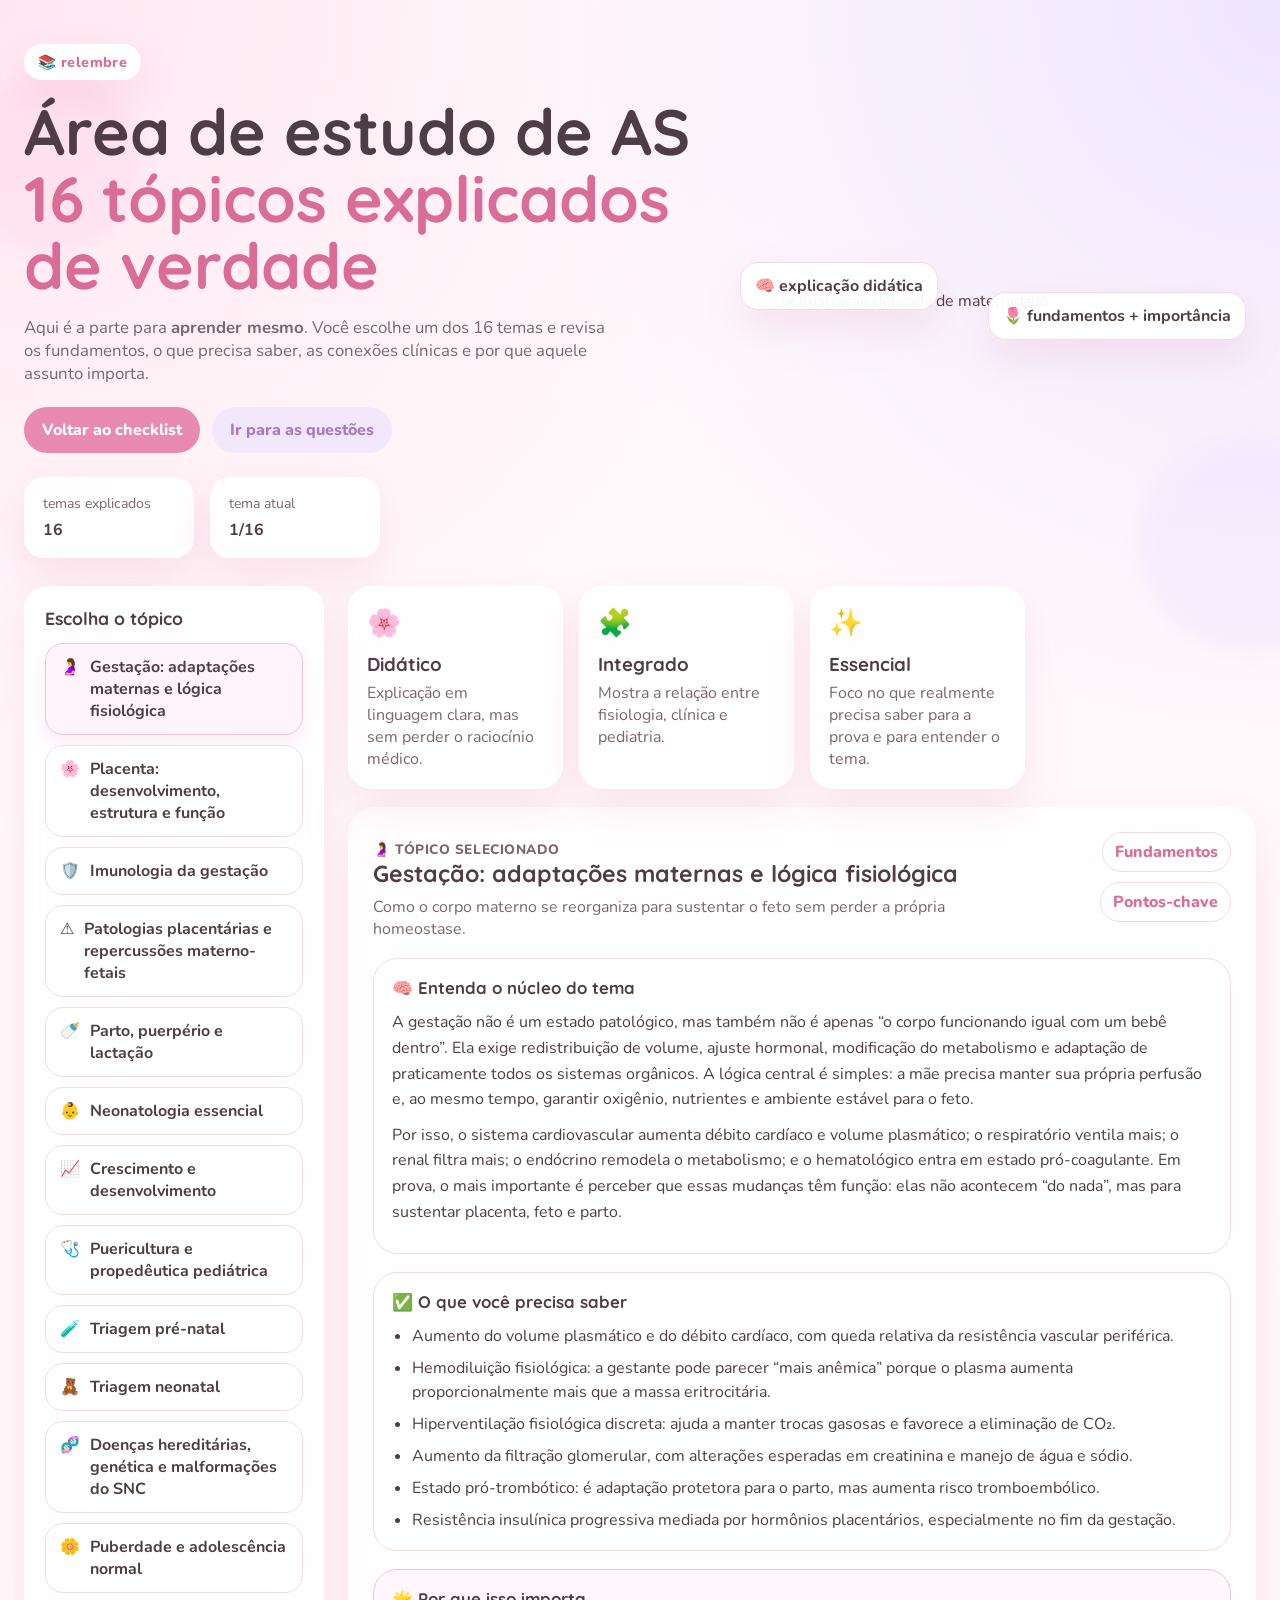
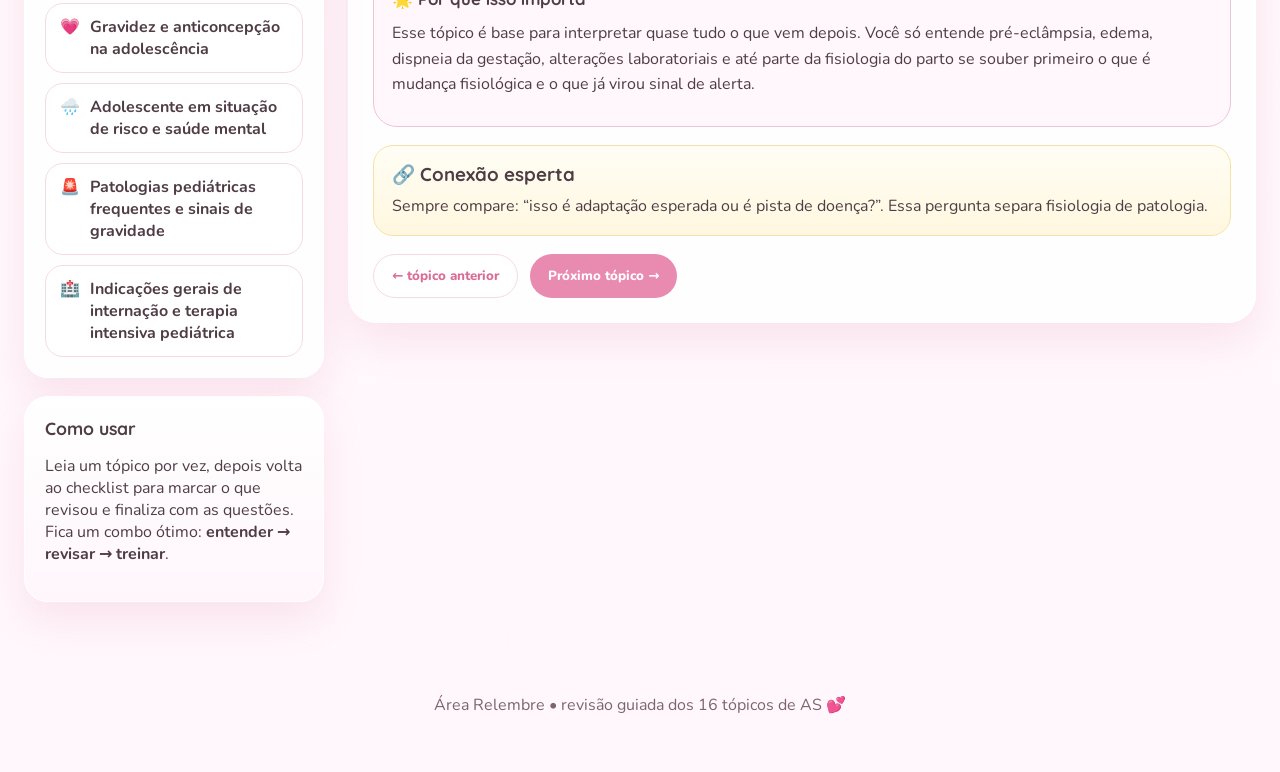
==== relembre.html @ 3e584fb4 "Add files via upload" ====
<!DOCTYPE html>
<html lang="pt-BR">
<head>
  <meta charset="UTF-8" />
  <meta name="viewport" content="width=device-width, initial-scale=1.0" />
  <title>Relembre AS • Gestação & Puericultura</title>
  <meta name="description" content="Área de revisão guiada com os 16 tópicos de gestação, neonatologia, puericultura e adolescência explicados de forma didática." />
  <link rel="preconnect" href="https://fonts.googleapis.com">
  <link rel="preconnect" href="https://fonts.gstatic.com" crossorigin>
  <link href="https://fonts.googleapis.com/css2?family=Nunito:wght@400;600;700;800&family=Quicksand:wght@600;700&display=swap" rel="stylesheet">
  <link rel="stylesheet" href="styles.css" />
</head>
<body class="questions-page">
  <div class="bg-orbs orb-1"></div>
  <div class="bg-orbs orb-2"></div>
  <div class="bg-orbs orb-3"></div>

  <header class="hero hero-small">
    <div class="hero-text">
      <span class="eyebrow">📚 relembre</span>
      <h1>Área de estudo de AS<br><span>16 tópicos explicados de verdade</span></h1>
      <p>
        Aqui é a parte para <strong>aprender mesmo</strong>. Você escolhe um dos 16 temas e revisa os fundamentos,
        o que precisa saber, as conexões clínicas e por que aquele assunto importa.
      </p>
      <div class="hero-actions">
        <a class="btn primary" href="index.html">Voltar ao checklist</a>
        <a class="btn secondary" href="questoes.html">Ir para as questões</a>
      </div>
      <div class="stats">
        <div class="stat-card">
          <span class="stat-label">temas explicados</span>
          <strong id="studyTopicCount">16</strong>
        </div>
        <div class="stat-card">
          <span class="stat-label">tema atual</span>
          <strong id="studyCurrentCount">1/16</strong>
        </div>
      </div>
    </div>
    <div class="hero-art">
      <img src="assets/hero-mother-baby.svg" alt="Ilustração delicada de maternidade" />
      <div class="floating-card card-a">🌷 fundamentos + importância</div>
      <div class="floating-card card-b">🧠 explicação didática</div>
    </div>
  </header>

  <main class="main-layout">
    <aside class="sidebar">
      <div class="sidebar-box">
        <h2>Escolha o tópico</h2>
        <nav id="studyToc" class="topic-selector"></nav>
      </div>
      <div class="sidebar-box soft">
        <h2>Como usar</h2>
        <p>
          Leia um tópico por vez, depois volta ao checklist para marcar o que revisou e finaliza com as questões.
          Fica um combo ótimo: <strong>entender → revisar → treinar</strong>.
        </p>
      </div>
    </aside>

    <section class="content">
      <section class="intro-cards">
        <article class="mini-card">
          <span>🌸</span>
          <h3>Didático</h3>
          <p>Explicação em linguagem clara, mas sem perder o raciocínio médico.</p>
        </article>
        <article class="mini-card">
          <span>🧩</span>
          <h3>Integrado</h3>
          <p>Mostra a relação entre fisiologia, clínica e pediatria.</p>
        </article>
        <article class="mini-card">
          <span>✨</span>
          <h3>Essencial</h3>
          <p>Foco no que realmente precisa saber para a prova e para entender o tema.</p>
        </article>
      </section>

      <section class="study-card">
        <div class="study-topic-head">
          <div>
            <p class="study-kicker" id="studyIconLine">🤰 tópico selecionado</p>
            <h2 id="studyTitle">Carregando tema...</h2>
            <p id="studySubtitle"></p>
          </div>
          <div class="study-mini-badges">
            <span id="studyBadgeA">Fundamentos</span>
            <span id="studyBadgeB">Pontos-chave</span>
          </div>
        </div>

        <section class="study-block">
          <h3>🧠 Entenda o núcleo do tema</h3>
          <div id="studyFundamentos"></div>
        </section>

        <section class="study-block">
          <h3>✅ O que você precisa saber</h3>
          <ul id="studyEssenciais" class="study-key-list"></ul>
        </section>

        <section class="study-block study-importance">
          <h3>🌟 Por que isso importa</h3>
          <p id="studyImportancia"></p>
        </section>

        <section class="study-note">
          <h3>🔗 Conexão esperta</h3>
          <p id="studyConexao"></p>
        </section>

        <div class="study-actions">
          <button id="studyPrev" class="btn ghost" type="button">← tópico anterior</button>
          <button id="studyNext" class="btn primary" type="button">Próximo tópico →</button>
        </div>
      </section>
    </section>
  </main>

  <footer class="footer">
    <p>Área Relembre • revisão guiada dos 16 tópicos de AS 💕</p>
  </footer>

  <script src="relembre-data.js"></script>
  <script src="relembre.js"></script>
</body>
</html>
---- styles.css ----
:root{
  --bg:#fff9fb;
  --surface:#ffffffd9;
  --surface-strong:#ffffff;
  --text:#4f3d46;
  --muted:#7c6571;
  --primary:#e98bb0;
  --primary-strong:#d96d97;
  --secondary:#a57bc7;
  --mint:#9fd8ca;
  --peach:#ffd5bf;
  --yellow:#ffeab1;
  --border:#f4d9e6;
  --shadow:0 18px 40px rgba(217, 109, 151, 0.14);
  --radius:24px;
}

*{box-sizing:border-box}
html{scroll-behavior:smooth}
body{
  margin:0;
  font-family:"Nunito", system-ui, sans-serif;
  color:var(--text);
  background:
    radial-gradient(circle at top left, #ffe7f1 0%, transparent 30%),
    radial-gradient(circle at top right, #efe6ff 0%, transparent 28%),
    linear-gradient(180deg, #fffafc 0%, #fff7fb 100%);
  min-height:100vh;
  overflow-x:hidden;
}
.bg-orbs{
  position:fixed;
  border-radius:50%;
  filter:blur(10px);
  opacity:.42;
  pointer-events:none;
  z-index:0;
}
.orb-1{width:180px;height:180px;background:#ffd6e7;top:8%;left:-40px}
.orb-2{width:220px;height:220px;background:#efe1ff;top:48%;right:-80px}
.orb-3{width:150px;height:150px;background:#d8f5ec;bottom:5%;left:10%}

.hero,
.main-layout,
.footer{position:relative;z-index:1}

.hero{
  max-width:1280px;
  margin:0 auto;
  padding:56px 24px 28px;
  display:grid;
  grid-template-columns:1.2fr .9fr;
  gap:28px;
  align-items:center;
}
.eyebrow{
  display:inline-block;
  background:#fff;
  color:var(--primary-strong);
  padding:8px 14px;
  border-radius:999px;
  font-size:.9rem;
  font-weight:800;
  letter-spacing:.03em;
  box-shadow:var(--shadow);
}
.hero h1{
  font-family:"Quicksand", sans-serif;
  margin:18px 0 10px;
  font-size:clamp(2.3rem,5vw,4.4rem);
  line-height:1.05;
}
.hero h1 span{color:var(--primary-strong)}
.hero p{
  color:var(--muted);
  font-size:1.05rem;
  max-width:60ch;
}
.hero-actions{
  display:flex;
  flex-wrap:wrap;
  gap:12px;
  margin-top:22px;
}
.btn{
  border:none;
  border-radius:999px;
  padding:12px 18px;
  font-weight:800;
  cursor:pointer;
  transition:.2s ease;
  font-family:inherit;
}
.btn:hover{transform:translateY(-1px)}
.btn.primary{background:var(--primary);color:white}
.btn.secondary{background:#f3e8fb;color:var(--secondary)}
.btn.ghost{background:white;color:var(--primary-strong);border:1px solid var(--border)}
.stats{
  display:flex;
  gap:16px;
  margin-top:24px;
  flex-wrap:wrap;
}
.stat-card{
  background:var(--surface);
  backdrop-filter: blur(12px);
  border:1px solid rgba(255,255,255,.7);
  border-radius:20px;
  padding:16px 18px;
  min-width:170px;
  box-shadow:var(--shadow);
}
.stat-label{
  display:block;
  color:var(--muted);
  font-size:.88rem;
  margin-bottom:6px;
}
.hero-art{
  position:relative;
  display:flex;
  justify-content:center;
  align-items:center;
}
.hero-art img{
  width:min(100%, 430px);
  filter:drop-shadow(0 18px 40px rgba(165,123,199,.15));
}
.floating-card{
  position:absolute;
  background:rgba(255,255,255,.95);
  border:1px solid var(--border);
  box-shadow:var(--shadow);
  border-radius:18px;
  padding:12px 14px;
  font-weight:700;
  color:var(--text);
}
.card-a{top:8%;right:2%}
.card-b{bottom:12%;left:0}

.main-layout{
  max-width:1280px;
  margin:0 auto;
  display:grid;
  grid-template-columns:300px 1fr;
  gap:24px;
  padding:0 24px 44px;
}
.sidebar{
  position:sticky;
  top:18px;
  align-self:start;
}
.sidebar-box{
  background:var(--surface);
  border:1px solid rgba(255,255,255,.8);
  backdrop-filter: blur(16px);
  border-radius:var(--radius);
  padding:20px;
  box-shadow:var(--shadow);
  margin-bottom:18px;
}
.sidebar-box.soft{background:linear-gradient(180deg,#fff,#fff6fb)}
.sidebar-box h2{
  margin:0 0 14px;
  font-size:1.1rem;
  font-family:"Quicksand",sans-serif;
}
#toc{
  display:flex;
  flex-direction:column;
  gap:10px;
}
#toc a{
  text-decoration:none;
  color:var(--text);
  padding:10px 12px;
  border-radius:14px;
  background:#fff;
  border:1px solid var(--border);
  transition:.2s ease;
  font-size:.95rem;
}
#toc a:hover{
  background:#fff5fa;
  transform:translateX(2px);
}

.intro-cards{
  display:grid;
  grid-template-columns:repeat(3,1fr);
  gap:16px;
  margin-bottom:18px;
}
.mini-card{
  background:var(--surface);
  border:1px solid rgba(255,255,255,.9);
  padding:18px;
  border-radius:var(--radius);
  box-shadow:var(--shadow);
}
.mini-card span{font-size:1.7rem}
.mini-card h3{
  margin:10px 0 6px;
  font-family:"Quicksand",sans-serif;
}
.mini-card p{margin:0;color:var(--muted)}

.checklist-grid{
  display:grid;
  grid-template-columns:repeat(2, minmax(0,1fr));
  gap:18px;
}
.topic-card{
  background:var(--surface);
  border:1px solid rgba(255,255,255,.9);
  border-radius:28px;
  box-shadow:var(--shadow);
  overflow:hidden;
}
.topic-card[open]{background:var(--surface-strong)}
.topic-summary{
  list-style:none;
  cursor:pointer;
  padding:22px 22px 18px;
  display:flex;
  align-items:flex-start;
  gap:14px;
}
.topic-summary::-webkit-details-marker{display:none}
.topic-icon{
  width:52px;height:52px;
  display:grid;place-items:center;
  border-radius:18px;
  background:linear-gradient(180deg, #fff, #ffeef5);
  font-size:1.6rem;
  flex-shrink:0;
}
.topic-head h3{
  margin:0;
  font-size:1.08rem;
  font-family:"Quicksand",sans-serif;
}
.topic-head p{
  margin:6px 0 0;
  color:var(--muted);
  font-size:.94rem;
}
.topic-progress{
  margin-left:auto;
  text-align:right;
  min-width:92px;
}
.topic-progress strong{
  display:block;
  font-size:1.05rem;
  color:var(--primary-strong);
}
.progress-bar{
  height:10px;
  background:#fde7f0;
  border-radius:999px;
  overflow:hidden;
  margin-top:8px;
}
.progress-fill{
  height:100%;
  width:0%;
  background:linear-gradient(90deg, var(--primary), var(--secondary));
  border-radius:999px;
  transition:width .25s ease;
}
.topic-body{
  padding:0 22px 22px;
}
.checklist{
  display:flex;
  flex-direction:column;
  gap:10px;
  margin:0;
}
.check-item{
  display:grid;
  grid-template-columns:28px 1fr;
  align-items:start;
  gap:10px;
  padding:12px 14px;
  border-radius:18px;
  background:#fff;
  border:1px solid var(--border);
}
.check-item input{
  width:20px;height:20px;
  accent-color:var(--primary-strong);
  margin-top:2px;
}
.check-item label{
  line-height:1.45;
  cursor:pointer;
}
.check-item.done{
  background:#fff6fb;
}
.check-item.done label{
  text-decoration:line-through;
  color:#8b7380;
}

.footer{
  text-align:center;
  padding:14px 24px 40px;
  color:var(--muted);
}

@media (max-width: 1024px){
  .hero{grid-template-columns:1fr}
  .main-layout{grid-template-columns:1fr}
  .sidebar{position:static}
}

@media (max-width: 780px){
  .intro-cards,
  .checklist-grid{grid-template-columns:1fr}
  .hero{padding-top:34px}
  .topic-summary{flex-wrap:wrap}
  .topic-progress{width:100%; text-align:left; margin-left:66px}
}

@media (prefers-reduced-motion: reduce){
  html{scroll-behavior:auto}
  *{transition:none !important}
}


a.btn{ text-decoration:none; display:inline-flex; align-items:center; justify-content:center; }
.nav-link-btn{background:#f3e8fb;color:var(--secondary)}
.mini-card-wide .inline-link{ display:inline-block; margin-top:10px; color:var(--primary-strong); font-weight:800; text-decoration:none; }
.mini-card-wide .inline-link:hover{text-decoration:underline}
.hero-small{padding-top:44px}
.questions-page .main-layout{align-items:start}
.question-sections{ display:flex; flex-direction:column; gap:22px; }
.questions-topic{ background:var(--surface); border:1px solid rgba(255,255,255,.9); border-radius:28px; box-shadow:var(--shadow); padding:22px; }
.questions-topic-head{ display:flex; gap:14px; align-items:center; margin-bottom:18px; }
.questions-topic-head h3{ margin:0; font-family:"Quicksand", sans-serif; font-size:1.15rem; }
.questions-topic-head p{ margin:6px 0 0; color:var(--muted); }
.question-group{ margin-top:14px; }
.group-title{ margin:0 0 14px; font-size:1rem; font-family:"Quicksand", sans-serif; color:var(--primary-strong); }
.question-card{ display:grid; grid-template-columns:56px 1fr; gap:14px; padding:16px; margin-bottom:14px; border-radius:22px; background:#fff; border:1px solid var(--border); }
.question-number{ width:56px; height:56px; border-radius:18px; display:grid; place-items:center; font-weight:800; color:var(--primary-strong); background:linear-gradient(180deg,#fff,#ffeef6); }
.question-tag{ display:inline-block; padding:6px 10px; border-radius:999px; font-size:.82rem; font-weight:800; color:var(--secondary); background:#f5effd; margin-bottom:10px; }
.question-prompt{ margin:0 0 10px; font-size:1rem; }
.options-list{ margin:0; padding-left:22px; }
.options-list li{ padding-left:6px; margin-bottom:7px; color:var(--text); }
.assertion-box{ border-radius:16px; background:#fff8fc; border:1px solid #f7dfea; padding:14px; }
.assertion-box p{ margin:0 0 10px; }
.ar-options{ margin:0; padding-left:18px; color:var(--muted); }
.ar-options li{margin-bottom:6px}
.answer-box{ grid-column:2/3; border-radius:18px; background:#fffafc; border:1px dashed #ecc5d8; }
.answer-box summary{ cursor:pointer; list-style:none; padding:12px 14px; font-weight:800; color:var(--primary-strong); }
.answer-box summary::-webkit-details-marker{display:none}
.answer-content{ padding:0 14px 14px; }
.answer-content p{ margin:8px 0 0; color:var(--muted); }
@media (min-width: 901px){ .intro-cards{ grid-template-columns:repeat(4,1fr); } .mini-card-wide{ grid-column:auto; } }
@media (max-width: 900px){ .question-card{ grid-template-columns:1fr; } .question-number{ width:44px; height:44px; border-radius:14px; } .answer-box{ grid-column:auto; } }

.topic-selector{display:flex;flex-direction:column;gap:10px}
.topic-select-btn{
  width:100%; border:none; text-align:left; cursor:pointer;
  display:flex; gap:10px; align-items:flex-start;
  padding:12px 14px; border-radius:18px;
  background:#fff; color:var(--text); border:1px solid var(--border);
  font:inherit; font-weight:700;
}
.topic-select-btn.active{background:#fff4fa;border-color:#f0c6da; box-shadow:0 8px 18px rgba(223,118,167,.12)}
.topic-select-btn.done::after{content:"✓"; margin-left:auto; color:var(--accent); font-weight:800}
.quiz-player-card{background:var(--surface); border:1px solid rgba(255,255,255,.9); border-radius:28px; box-shadow:var(--shadow); padding:24px}
.quiz-topic-head{display:flex; justify-content:space-between; gap:16px; align-items:flex-start; margin-bottom:16px}
.quiz-kicker{margin:0 0 6px; font-size:.85rem; color:var(--muted); font-weight:800; text-transform:uppercase; letter-spacing:.04em}
.quiz-topic-head h2{margin:0; font-family:"Quicksand",sans-serif; font-size:1.35rem}
.quiz-topic-head p{margin:8px 0 0; color:var(--muted)}
.quiz-mini-stats{display:flex; gap:10px; flex-wrap:wrap; justify-content:flex-end}
.quiz-mini-stats span{display:inline-flex; align-items:center; padding:8px 12px; border-radius:999px; background:#fff; border:1px solid var(--border); font-weight:800; color:var(--primary-strong)}
.quiz-progress-wrap{margin-bottom:20px}
.quiz-progress-bar{height:12px; border-radius:999px; background:#f4e7ef; overflow:hidden}
.quiz-progress-bar span{display:block; height:100%; border-radius:999px; background:linear-gradient(90deg,var(--primary),var(--accent)); width:10%; transition:width .25s ease}
#quizProgressText{margin:8px 0 0; color:var(--muted); font-weight:700}
.single-question-card{display:grid; grid-template-columns:72px 1fr; gap:16px; padding:18px; border-radius:24px; background:#fff; border:1px solid var(--border)}
.question-number.big{width:72px; height:72px; border-radius:22px; font-size:1.25rem}
.single-question-body{display:flex; flex-direction:column; gap:12px}
.answer-buttons{display:flex; flex-direction:column; gap:10px; margin-top:6px}
.answer-option-btn{
  width:100%; display:grid; grid-template-columns:42px 1fr; gap:12px; align-items:center;
  padding:12px 14px; border-radius:18px; border:1px solid var(--border); background:#fff;
  font:inherit; text-align:left; cursor:pointer; transition:transform .16s ease, border-color .16s ease, box-shadow .16s ease;
}
.answer-option-btn:hover:not(:disabled){transform:translateY(-1px); border-color:#efbfd5; box-shadow:0 10px 18px rgba(223,118,167,.10)}
.answer-option-btn:disabled{cursor:default}
.option-letter{width:32px; height:32px; display:grid; place-items:center; border-radius:12px; background:#fff4fa; color:var(--primary-strong); font-weight:800}
.answer-option-btn.correct{border-color:#8ad1b5; background:#f2fff8}
.answer-option-btn.correct .option-letter{background:#d9f7ea; color:#15714c}
.answer-option-btn.wrong{border-color:#f1aab4; background:#fff5f7}
.answer-option-btn.wrong .option-letter{background:#ffe2e8; color:#b53b59}
.answer-option-btn.selected{box-shadow:0 0 0 2px rgba(223,118,167,.12) inset}
.feedback-panel{display:grid; grid-template-columns:56px 1fr; gap:14px; align-items:flex-start; padding:16px; margin-top:16px; border-radius:22px; border:1px solid var(--border); background:#fffafc}
.feedback-panel.hidden,.finish-card.hidden{display:none}
.feedback-panel.is-correct{background:#f3fff9; border-color:#c9ead9}
.feedback-panel.is-wrong{background:#fff8fa; border-color:#f2d2da}
.feedback-badge{width:56px;height:56px;border-radius:18px;display:grid;place-items:center;background:#fff;font-size:1.4rem}
.feedback-panel h4{margin:0 0 8px; font-family:"Quicksand",sans-serif}
.feedback-panel p{margin:6px 0 0; color:var(--text)}
.quiz-actions-row{display:flex; justify-content:space-between; gap:12px; margin-top:18px}
.finish-card{margin-top:18px; padding:20px; border-radius:22px; background:#fff6fb; border:1px solid #ecc5d8}
.finish-card h3{margin:0 0 10px; font-family:"Quicksand",sans-serif}
.finish-card p{margin:0 0 14px; color:var(--text)}
@media (max-width: 900px){
  .quiz-topic-head{flex-direction:column}
  .quiz-mini-stats{justify-content:flex-start}
  .single-question-card{grid-template-columns:1fr}
  .question-number.big{width:52px;height:52px;border-radius:16px;font-size:1rem}
  .feedback-panel{grid-template-columns:1fr}
  .feedback-badge{width:48px;height:48px;border-radius:14px}
  .quiz-actions-row{flex-direction:column}
}


.study-layout{display:grid; grid-template-columns:300px 1fr; gap:24px; align-items:start}
.study-card{background:var(--surface); border:1px solid rgba(255,255,255,.9); border-radius:28px; box-shadow:var(--shadow); padding:24px}
.study-topic-head{display:flex; justify-content:space-between; gap:16px; align-items:flex-start; margin-bottom:12px}
.study-kicker{margin:0 0 6px; font-size:.85rem; color:var(--muted); font-weight:800; text-transform:uppercase; letter-spacing:.04em}
.study-topic-head h2{margin:0; font-family:"Quicksand",sans-serif; font-size:1.45rem}
.study-topic-head p{margin:8px 0 0; color:var(--muted)}
.study-mini-badges{display:flex; gap:10px; flex-wrap:wrap; justify-content:flex-end}
.study-mini-badges span{display:inline-flex; align-items:center; padding:8px 12px; border-radius:999px; background:#fff; border:1px solid var(--border); font-weight:800; color:var(--primary-strong)}
.study-block{margin-top:18px; padding:18px; border-radius:24px; background:#fff; border:1px solid var(--border)}
.study-block h3{margin:0 0 12px; font-family:"Quicksand",sans-serif; font-size:1.05rem}
.study-block p{margin:0 0 10px; color:var(--text); line-height:1.6}
.study-key-list{margin:0; padding-left:20px; display:flex; flex-direction:column; gap:8px}
.study-key-list li{line-height:1.5}
.study-importance{background:#fff7fb; border-color:#ecc5d8}
.study-note{margin-top:18px; padding:16px 18px; border-radius:20px; background:linear-gradient(180deg,#fffdf5,#fff7df); border:1px solid #f5e2a9}
.study-note h3{margin:0 0 8px; font-family:"Quicksand",sans-serif}
.study-note p{margin:0; line-height:1.6}
.study-actions{display:flex; gap:12px; flex-wrap:wrap; margin-top:18px}
@media (max-width: 1024px){.study-layout{grid-template-columns:1fr}}
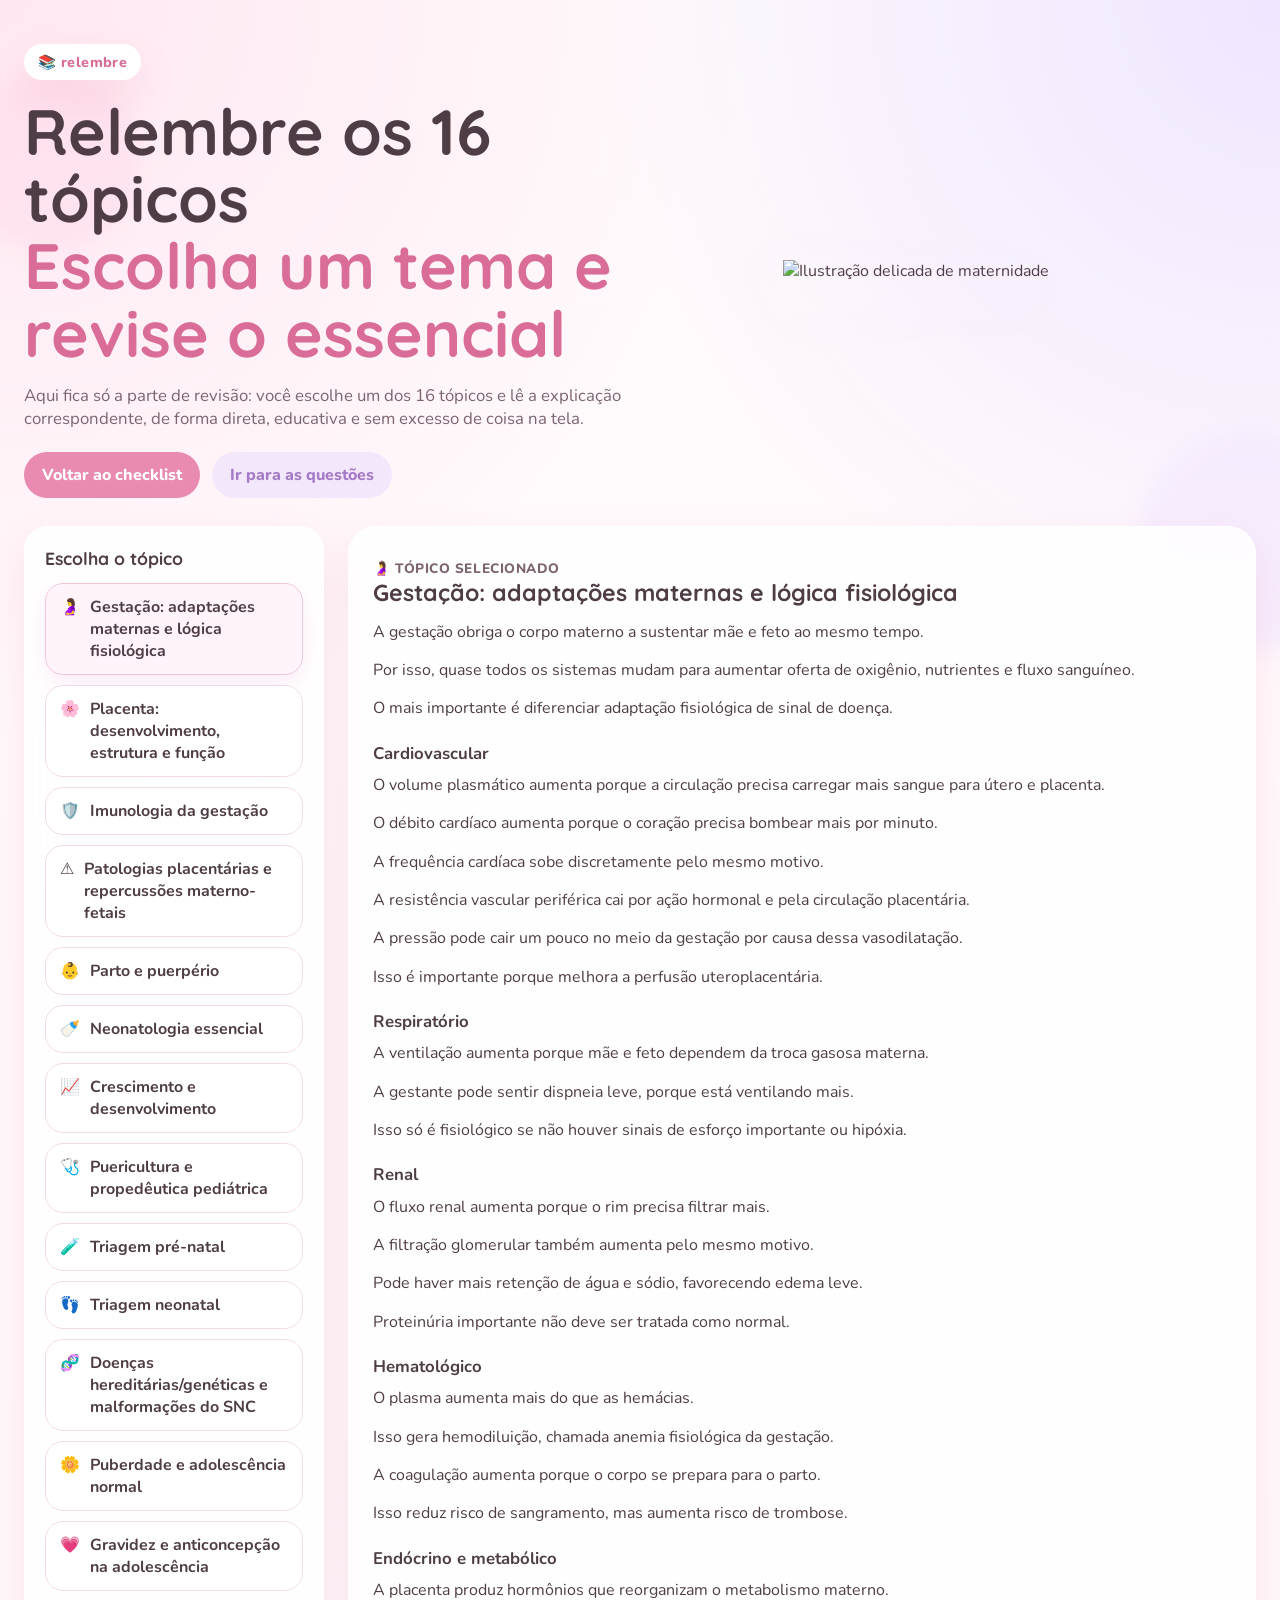
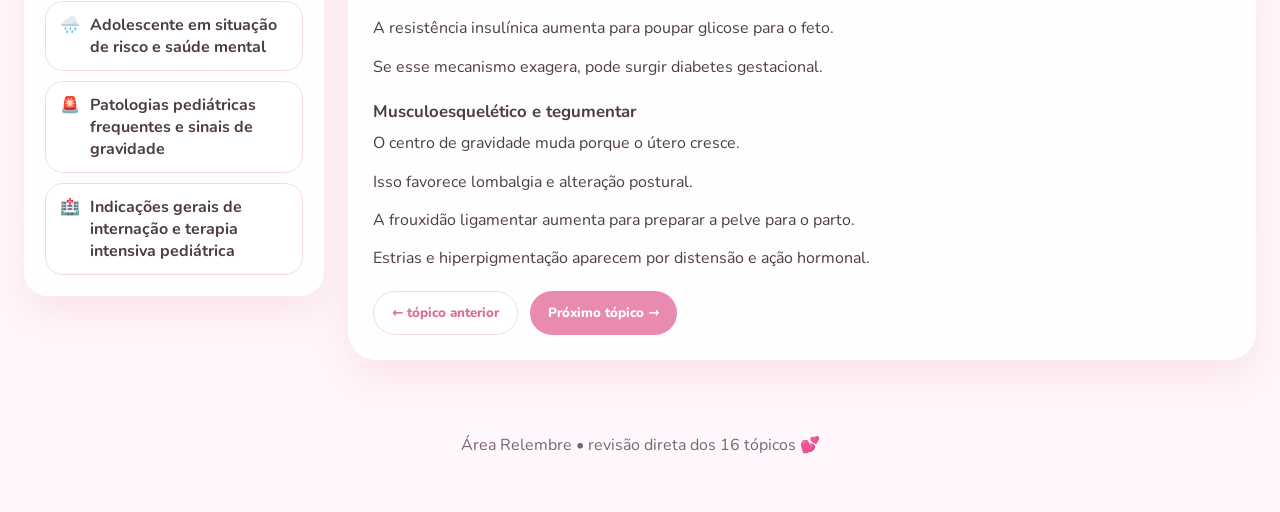
==== commit 7b78192a: "Add files via upload" ====
--- a/relembre.html
+++ b/relembre.html
@@ -4,7 +4,7 @@
   <meta charset="UTF-8" />
   <meta name="viewport" content="width=device-width, initial-scale=1.0" />
   <title>Relembre AS • Gestação & Puericultura</title>
-  <meta name="description" content="Área de revisão guiada com os 16 tópicos de gestação, neonatologia, puericultura e adolescência explicados de forma didática." />
+  <meta name="description" content="Revisão direta dos 16 tópicos de AS, com seleção por tema e explicação objetiva." />
   <link rel="preconnect" href="https://fonts.googleapis.com">
   <link rel="preconnect" href="https://fonts.gstatic.com" crossorigin>
   <link href="https://fonts.googleapis.com/css2?family=Nunito:wght@400;600;700;800&family=Quicksand:wght@600;700&display=swap" rel="stylesheet">
@@ -18,30 +18,18 @@
   <header class="hero hero-small">
     <div class="hero-text">
       <span class="eyebrow">📚 relembre</span>
-      <h1>Área de estudo de AS<br><span>16 tópicos explicados de verdade</span></h1>
+      <h1>Relembre os 16 tópicos<br><span>Escolha um tema e revise o essencial</span></h1>
       <p>
-        Aqui é a parte para <strong>aprender mesmo</strong>. Você escolhe um dos 16 temas e revisa os fundamentos,
-        o que precisa saber, as conexões clínicas e por que aquele assunto importa.
+        Aqui fica só a parte de revisão: você escolhe um dos 16 tópicos e lê a explicação correspondente,
+        de forma direta, educativa e sem excesso de coisa na tela.
       </p>
       <div class="hero-actions">
         <a class="btn primary" href="index.html">Voltar ao checklist</a>
         <a class="btn secondary" href="questoes.html">Ir para as questões</a>
       </div>
-      <div class="stats">
-        <div class="stat-card">
-          <span class="stat-label">temas explicados</span>
-          <strong id="studyTopicCount">16</strong>
-        </div>
-        <div class="stat-card">
-          <span class="stat-label">tema atual</span>
-          <strong id="studyCurrentCount">1/16</strong>
-        </div>
-      </div>
     </div>
     <div class="hero-art">
       <img src="assets/hero-mother-baby.svg" alt="Ilustração delicada de maternidade" />
-      <div class="floating-card card-a">🌷 fundamentos + importância</div>
-      <div class="floating-card card-b">🧠 explicação didática</div>
     </div>
   </header>
 
@@ -51,66 +39,18 @@
         <h2>Escolha o tópico</h2>
         <nav id="studyToc" class="topic-selector"></nav>
       </div>
-      <div class="sidebar-box soft">
-        <h2>Como usar</h2>
-        <p>
-          Leia um tópico por vez, depois volta ao checklist para marcar o que revisou e finaliza com as questões.
-          Fica um combo ótimo: <strong>entender → revisar → treinar</strong>.
-        </p>
-      </div>
     </aside>
 
     <section class="content">
-      <section class="intro-cards">
-        <article class="mini-card">
-          <span>🌸</span>
-          <h3>Didático</h3>
-          <p>Explicação em linguagem clara, mas sem perder o raciocínio médico.</p>
-        </article>
-        <article class="mini-card">
-          <span>🧩</span>
-          <h3>Integrado</h3>
-          <p>Mostra a relação entre fisiologia, clínica e pediatria.</p>
-        </article>
-        <article class="mini-card">
-          <span>✨</span>
-          <h3>Essencial</h3>
-          <p>Foco no que realmente precisa saber para a prova e para entender o tema.</p>
-        </article>
-      </section>
-
       <section class="study-card">
         <div class="study-topic-head">
           <div>
-            <p class="study-kicker" id="studyIconLine">🤰 tópico selecionado</p>
+            <p class="study-kicker" id="studyIconLine">📌 tópico selecionado</p>
             <h2 id="studyTitle">Carregando tema...</h2>
-            <p id="studySubtitle"></p>
-          </div>
-          <div class="study-mini-badges">
-            <span id="studyBadgeA">Fundamentos</span>
-            <span id="studyBadgeB">Pontos-chave</span>
           </div>
         </div>
 
-        <section class="study-block">
-          <h3>🧠 Entenda o núcleo do tema</h3>
-          <div id="studyFundamentos"></div>
-        </section>
-
-        <section class="study-block">
-          <h3>✅ O que você precisa saber</h3>
-          <ul id="studyEssenciais" class="study-key-list"></ul>
-        </section>
-
-        <section class="study-block study-importance">
-          <h3>🌟 Por que isso importa</h3>
-          <p id="studyImportancia"></p>
-        </section>
-
-        <section class="study-note">
-          <h3>🔗 Conexão esperta</h3>
-          <p id="studyConexao"></p>
-        </section>
+        <div id="studyContent" class="study-simple-content"></div>
 
         <div class="study-actions">
           <button id="studyPrev" class="btn ghost" type="button">← tópico anterior</button>
@@ -121,7 +61,7 @@
   </main>
 
   <footer class="footer">
-    <p>Área Relembre • revisão guiada dos 16 tópicos de AS 💕</p>
+    <p>Área Relembre • revisão direta dos 16 tópicos 💕</p>
   </footer>
 
   <script src="relembre-data.js"></script>
--- a/styles.css
+++ b/styles.css
@@ -444,3 +444,15 @@
 .study-note p{margin:0; line-height:1.6}
 .study-actions{display:flex; gap:12px; flex-wrap:wrap; margin-top:18px}
 @media (max-width: 1024px){.study-layout{grid-template-columns:1fr}}
+
+
+.study-simple-content h3 {
+  margin-top: 1.2rem;
+  margin-bottom: .45rem;
+  font-size: 1.05rem;
+  color: var(--text-dark);
+}
+.study-simple-content p {
+  margin: 0 0 .7rem;
+  line-height: 1.7;
+}
